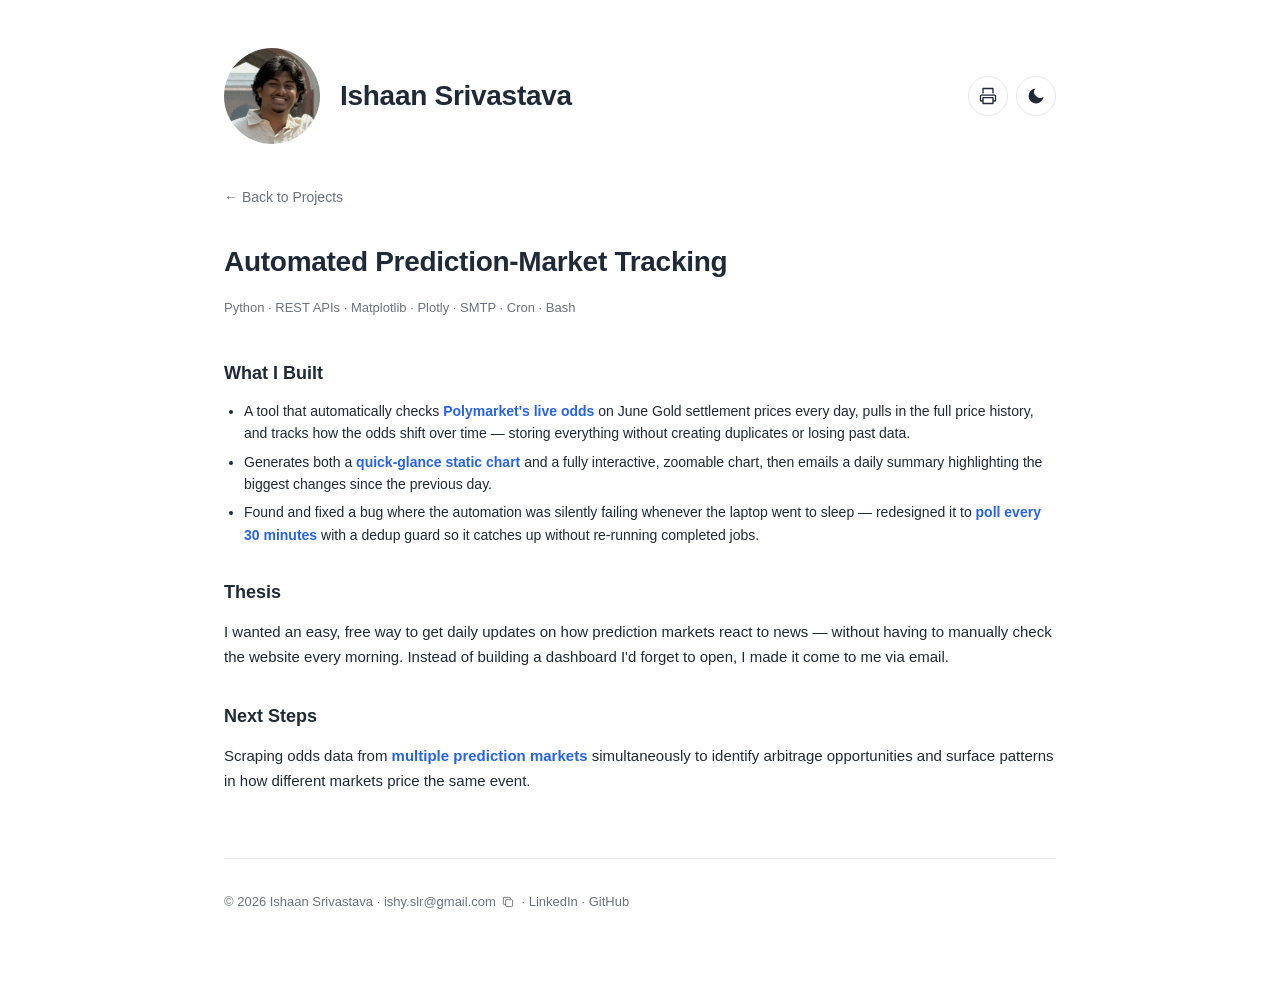
==== project-gold-odds.html @ ae6d9927 "Initial commit: website V6 Adds two improvements over V5: 1. OG/Twitter image meta tags so sharing t" ====
<!DOCTYPE html>
<html lang="en">
<head>
  <meta charset="UTF-8" />
  <meta name="viewport" content="width=device-width, initial-scale=1.0" />
  <title>Automated Prediction-Market Tracking — Ishaan Srivastava</title>
  <link rel="icon" type="image/png" href="favicon.png" />
  <link rel="apple-touch-icon" href="favicon.png" />
  <link rel="stylesheet" href="styles.css" />
</head>
<body>
  <div class="page">
    <header class="header">
      <div class="header-top">
        <div class="avatar">
          <img src="avatar.jpg" alt="Photo of Ishaan Srivastava" width="96" height="96" />
        </div>
        <div class="header-text">
          <h1>Ishaan Srivastava</h1>
        </div>
        <div class="header-actions">
          <button id="print-button" class="icon-button" type="button" aria-label="Print or save as PDF" title="Print or save as PDF">
            <svg viewBox="0 0 24 24" fill="none" xmlns="http://www.w3.org/2000/svg" aria-hidden="true">
              <path d="M6 9V3h12v6M6 18H4a1 1 0 0 1-1-1v-5a1 1 0 0 1 1-1h16a1 1 0 0 1 1 1v5a1 1 0 0 1-1 1h-2M6 14h12v7H6z" stroke="currentColor" stroke-width="1.6" stroke-linejoin="round" />
            </svg>
          </button>
          <button id="theme-toggle" class="icon-button" type="button" aria-label="Switch to dark mode" title="Switch to dark mode">
            <svg class="icon-moon" viewBox="0 0 24 24" fill="none" xmlns="http://www.w3.org/2000/svg" aria-hidden="true">
              <path d="M21 12.79A9 9 0 1 1 11.21 3 7 7 0 0 0 21 12.79z" fill="currentColor" />
            </svg>
            <svg class="icon-sun" viewBox="0 0 24 24" fill="none" xmlns="http://www.w3.org/2000/svg" aria-hidden="true" hidden>
              <circle cx="12" cy="12" r="4" fill="currentColor" />
              <path d="M12 2v2M12 20v2M4 12H2M22 12h-2M5 5l1.5 1.5M17.5 17.5L19 19M5 19l1.5-1.5M17.5 6.5L19 5" stroke="currentColor" stroke-width="2" stroke-linecap="round" />
            </svg>
          </button>
        </div>
      </div>
    </header>

    <main class="content">
      <a href="index.html#projects" class="back-link">← Back to Projects</a>

      <div class="project-hero">
        <h1>Automated Prediction-Market Tracking</h1>
        <p class="caption">Python · REST APIs · Matplotlib · Plotly · SMTP · Cron · Bash</p>
      </div>

      <div class="project-section">
        <h2>What I Built</h2>
        <ul class="bullet-list">
          <li>A tool that automatically checks <span class="highlight">Polymarket's live odds</span> on June Gold settlement prices every day, pulls in the full price history, and tracks how the odds shift over time — storing everything without creating duplicates or losing past data.</li>
          <li>Generates both a <span class="highlight">quick-glance static chart</span> and a fully interactive, zoomable chart, then emails a daily summary highlighting the biggest changes since the previous day.</li>
          <li>Found and fixed a bug where the automation was silently failing whenever the laptop went to sleep — redesigned it to <span class="highlight">poll every 30 minutes</span> with a dedup guard so it catches up without re-running completed jobs.</li>
        </ul>
      </div>

      <div class="project-section">
        <h2>Thesis</h2>
        <p>I wanted an easy, free way to get daily updates on how prediction markets react to news — without having to manually check the website every morning. Instead of building a dashboard I'd forget to open, I made it come to me via email.</p>
      </div>

      <div class="project-section">
        <h2>Next Steps</h2>
        <p>Scraping odds data from <span class="highlight">multiple prediction markets</span> simultaneously to identify arbitrage opportunities and surface patterns in how different markets price the same event.</p>
      </div>
    </main>

    <footer class="footer">
      <p>
        © 2026 Ishaan Srivastava ·
        <span class="contact-email">
          <a href="mailto:ishy.slr@gmail.com">ishy.slr@gmail.com</a>
          <button type="button" class="copy-email-btn" data-email="ishy.slr@gmail.com" aria-label="Copy email address" title="Copy email address">
            <svg class="icon-copy" viewBox="0 0 24 24" fill="none" xmlns="http://www.w3.org/2000/svg" aria-hidden="true">
              <rect x="8" y="8" width="12" height="12" rx="2" stroke="currentColor" stroke-width="1.6" />
              <path d="M16 8V5a1 1 0 0 0-1-1H5a1 1 0 0 0-1 1v10a1 1 0 0 0 1 1h3" stroke="currentColor" stroke-width="1.6" />
            </svg>
            <svg class="icon-check" viewBox="0 0 24 24" fill="none" xmlns="http://www.w3.org/2000/svg" aria-hidden="true" hidden>
              <path d="M5 13l4 4L19 7" stroke="currentColor" stroke-width="2" stroke-linecap="round" stroke-linejoin="round" />
            </svg>
          </button>
          <span class="copy-feedback" role="status" aria-live="polite"></span>
        </span>
        · <a href="https://www.linkedin.com/in/ishaan-srivastava-78034918b/" target="_blank" rel="noopener noreferrer">LinkedIn</a> · <a href="https://github.com/IshaanSrivastava1" target="_blank" rel="noopener noreferrer">GitHub</a>
      </p>
    </footer>
  </div>

  <button id="back-to-top" class="back-to-top" type="button" aria-label="Back to top" title="Back to top">
    <svg viewBox="0 0 24 24" fill="none" xmlns="http://www.w3.org/2000/svg" aria-hidden="true">
      <path d="M12 19V5M5 12l7-7 7 7" stroke="currentColor" stroke-width="2" stroke-linecap="round" stroke-linejoin="round" />
    </svg>
  </button>

  <script src="script.js"></script>
</body>
</html>
---- styles.css ----
:root {
  --avatar-size: 96px;
  --accent: #2563eb;
  --text: #1f2937;
  --muted: #6b7280;
  --border: #e5e7eb;
  --bg: #ffffff;
  color-scheme: light;
}

[data-theme="dark"] {
  --accent: #60a5fa;
  --text: #f3f4f6;
  --muted: #9ca3af;
  --border: #374151;
  --bg: #111827;
  color-scheme: dark;
}

* {
  box-sizing: border-box;
}

body {
  margin: 0;
  font-family: -apple-system, BlinkMacSystemFont, "Segoe UI", Roboto, Helvetica, Arial, sans-serif;
  color: var(--text);
  background: var(--bg);
  line-height: 1.6;
  transition: color 0.2s ease, background-color 0.2s ease;
}

.page {
  max-width: 880px;
  margin: 0 auto;
  padding: 48px 24px 80px;
}

.header {
  display: flex;
  flex-direction: column;
  gap: 20px;
  margin-bottom: 40px;
}

.header-top {
  display: flex;
  align-items: center;
  gap: 20px;
}

.avatar {
  width: var(--avatar-size);
  height: var(--avatar-size);
  border-radius: 50%;
  overflow: hidden;
  flex-shrink: 0;
}

.avatar img {
  width: 100%;
  height: 100%;
  object-fit: cover;
  display: block;
}

.header-text {
  height: var(--avatar-size);
  display: flex;
  flex-direction: column;
  justify-content: center;
  gap: 4px;
}

.header-text h1 {
  margin: 0;
  font-size: 28px;
  font-weight: 700;
  letter-spacing: -0.01em;
}

.header-bio {
  color: var(--muted);
  font-size: 15px;
  display: flex;
  flex-direction: column;
  gap: 10px;
  max-width: 640px;
}

.header-bio p {
  margin: 0;
}

.header-bio a {
  color: var(--accent);
  font-weight: 600;
  text-decoration: none;
}

.header-bio a:hover {
  text-decoration: underline;
}

.highlight {
  color: var(--accent);
  font-weight: 600;
}

.header-actions {
  display: flex;
  gap: 8px;
  flex-shrink: 0;
  margin-left: auto;
}

.icon-button {
  appearance: none;
  background: none;
  border: 1px solid var(--border);
  border-radius: 50%;
  width: 40px;
  height: 40px;
  display: flex;
  align-items: center;
  justify-content: center;
  color: var(--text);
  cursor: pointer;
  flex-shrink: 0;
  transition: background-color 0.15s, border-color 0.2s, color 0.2s;
}

.icon-button:hover {
  background: var(--border);
}

.icon-button svg {
  width: 20px;
  height: 20px;
}

.icon-button svg[hidden] {
  display: none;
}

.tabs {
  display: flex;
  gap: 4px;
  border-bottom: 1px solid var(--border);
  margin-bottom: 32px;
  transition: border-color 0.2s ease;
}

.tab-btn {
  appearance: none;
  background: none;
  border: none;
  cursor: pointer;
  padding: 10px 18px;
  font-size: 15px;
  font-weight: 500;
  color: var(--muted);
  border-bottom: 2px solid transparent;
  margin-bottom: -1px;
  transition: color 0.15s, border-color 0.15s;
}

.tab-btn:hover {
  color: var(--text);
}

.tab-btn.active {
  color: var(--accent);
  border-bottom-color: var(--accent);
}

.tab-btn:focus-visible {
  outline: 2px solid var(--accent);
  outline-offset: 2px;
  border-radius: 4px;
}

.tab-panel h2 {
  font-size: 20px;
  margin: 0 0 16px;
}

.tab-panel h2:not(:first-of-type) {
  margin-top: 40px;
}

.caption {
  color: var(--muted);
  font-size: 13px;
  font-weight: 400;
}

.skill-list {
  list-style: none;
  padding: 0;
  margin: 20px 0 0;
  display: flex;
  flex-direction: column;
  gap: 6px;
}

.skill-list li {
  display: flex;
  gap: 8px;
  align-items: baseline;
}

.card-grid {
  display: grid;
  grid-template-columns: repeat(auto-fit, minmax(220px, 1fr));
  gap: 20px;
}

.card {
  border: 1px solid var(--border);
  border-radius: 10px;
  padding: 18px;
  text-decoration: none;
  color: inherit;
  display: block;
  transition: transform 0.2s ease, box-shadow 0.2s ease, background-color 0.2s ease, border-color 0.2s ease;
}

.card:hover {
  transform: translateY(-4px);
  box-shadow: 0 8px 20px rgba(0, 0, 0, 0.08);
  border-color: var(--accent);
}

.card h3 {
  margin: 0 0 4px;
  font-size: 16px;
}

.card .caption {
  display: block;
  margin-bottom: 8px;
}

.card p:not(.caption) {
  margin: 0;
  font-size: 14px;
}

.timeline {
  display: flex;
  flex-direction: column;
  gap: 20px;
}

.timeline-item h3 {
  margin: 0 0 4px;
  font-size: 16px;
  font-weight: 600;
}

.timeline-item p {
  margin: 0;
  font-size: 14px;
}

.bullet-list {
  margin: 8px 0 0;
  padding-left: 20px;
  display: flex;
  flex-direction: column;
  gap: 6px;
}

.bullet-list li {
  font-size: 14px;
}

.footer {
  margin-top: 64px;
  padding-top: 20px;
  border-top: 1px solid var(--border);
  font-size: 13px;
  color: var(--muted);
  transition: border-color 0.2s ease, color 0.2s ease;
}

.footer a {
  color: var(--muted);
  text-decoration: none;
}

.footer a:hover {
  color: var(--accent);
}

.contact-email {
  position: relative;
  display: inline-flex;
  align-items: center;
  gap: 2px;
}

.copy-email-btn {
  appearance: none;
  background: none;
  border: none;
  border-radius: 4px;
  padding: 3px;
  display: inline-flex;
  align-items: center;
  justify-content: center;
  color: var(--muted);
  cursor: pointer;
  transition: color 0.15s, background-color 0.15s;
}

.copy-email-btn:hover,
.copy-email-btn:focus-visible {
  color: var(--accent);
  background: var(--border);
}

.copy-email-btn:focus-visible {
  outline: 2px solid var(--accent);
  outline-offset: 1px;
}

.copy-email-btn svg {
  width: 14px;
  height: 14px;
}

.copy-email-btn svg[hidden] {
  display: none;
}

.copy-feedback {
  position: absolute;
  top: -26px;
  left: 50%;
  transform: translateX(-50%) translateY(4px);
  background: var(--text);
  color: var(--bg);
  font-size: 11px;
  font-weight: 600;
  padding: 3px 8px;
  border-radius: 6px;
  white-space: nowrap;
  opacity: 0;
  pointer-events: none;
  transition: opacity 0.15s ease, transform 0.15s ease;
}

.copy-feedback.visible {
  opacity: 1;
  transform: translateX(-50%) translateY(0);
}

.back-to-top {
  position: fixed;
  bottom: 24px;
  right: 24px;
  width: 44px;
  height: 44px;
  border-radius: 50%;
  border: 1px solid var(--border);
  background: var(--bg);
  color: var(--text);
  display: flex;
  align-items: center;
  justify-content: center;
  cursor: pointer;
  box-shadow: 0 4px 12px rgba(0, 0, 0, 0.16);
  opacity: 0;
  transform: translateY(8px);
  pointer-events: none;
  transition: opacity 0.2s ease, transform 0.2s ease, background-color 0.2s ease, border-color 0.2s ease, color 0.2s ease;
}

.back-to-top.visible {
  opacity: 1;
  transform: translateY(0);
  pointer-events: auto;
}

.back-to-top:hover {
  background: var(--border);
}

.back-to-top:focus-visible {
  outline: 2px solid var(--accent);
  outline-offset: 2px;
}

.back-to-top svg {
  width: 20px;
  height: 20px;
}

.back-link {
  display: inline-flex;
  align-items: center;
  gap: 6px;
  color: var(--muted);
  text-decoration: none;
  font-size: 14px;
  margin-bottom: 32px;
  transition: color 0.15s;
}

.back-link:hover {
  color: var(--accent);
}

.project-hero {
  margin-bottom: 40px;
}

.project-hero h1 {
  font-size: 28px;
  font-weight: 700;
  letter-spacing: -0.01em;
  margin: 0 0 8px;
}

.project-section {
  margin-bottom: 32px;
}

.project-section h2 {
  font-size: 18px;
  font-weight: 600;
  margin: 0 0 12px;
  color: var(--text);
}

.project-section p {
  font-size: 15px;
  line-height: 1.7;
  margin: 0 0 8px;
}

@media (max-width: 480px) {
  .header {
    gap: 14px;
  }

  .header-top {
    gap: 14px;
  }

  .header-text h1 {
    font-size: 22px;
  }
}

@media print {
  :root,
  [data-theme="dark"] {
    --accent: #2563eb;
    --text: #1f2937;
    --muted: #6b7280;
    --border: #e5e7eb;
    --bg: #ffffff;
  }

  .header-actions,
  .tabs,
  .back-to-top,
  .copy-email-btn,
  .back-link {
    display: none;
  }

  .page {
    max-width: none;
    padding: 0;
  }

  .tab-panel[hidden] {
    display: block;
  }

  .tab-panel {
    margin-bottom: 32px;
    page-break-inside: avoid;
  }

  .card:hover {
    transform: none;
    box-shadow: none;
  }
}
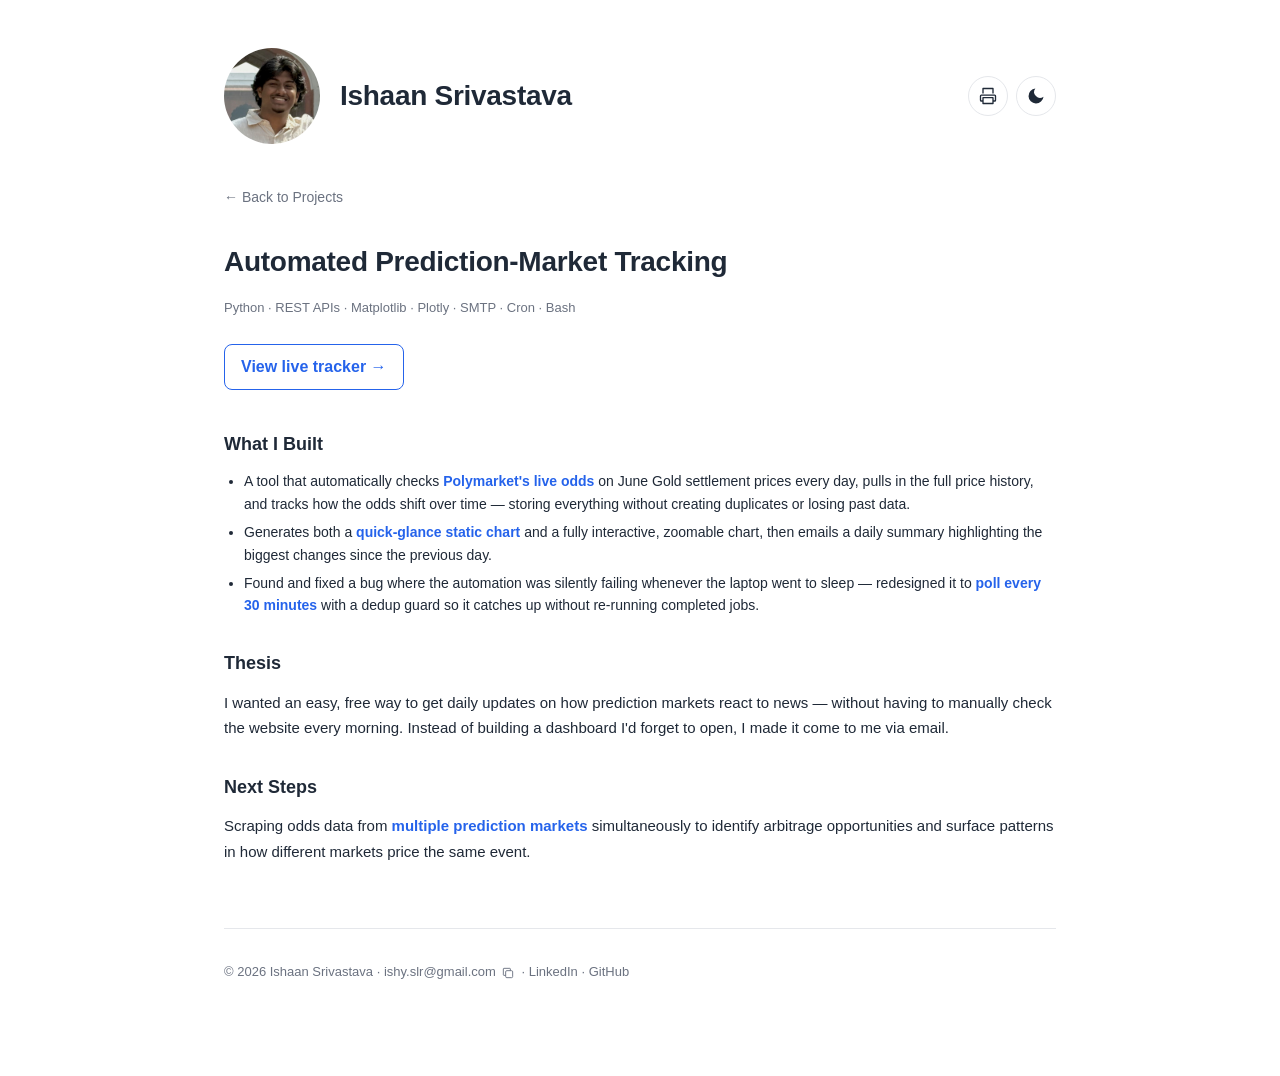
==== commit 7bb892d3: "Add 'View live tracker' links to gold + MU project pages Link to the new hosted markets-dashboard (G" ====
--- a/project-gold-odds.html
+++ b/project-gold-odds.html
@@ -43,6 +43,7 @@
       <div class="project-hero">
         <h1>Automated Prediction-Market Tracking</h1>
         <p class="caption">Python · REST APIs · Matplotlib · Plotly · SMTP · Cron · Bash</p>
+        <a href="https://ishaansrivastava1.github.io/markets-dashboard/#gold" class="live-link" target="_blank" rel="noopener noreferrer">View live tracker →</a>
       </div>
 
       <div class="project-section">
--- a/styles.css
+++ b/styles.css
@@ -333,6 +333,31 @@
 
 .copy-email-btn svg[hidden] {
   display: none;
+}
+
+.live-link {
+  display: inline-flex;
+  align-items: center;
+  gap: 6px;
+  margin-top: 12px;
+  padding: 9px 16px;
+  border: 1px solid var(--accent);
+  border-radius: 8px;
+  color: var(--accent);
+  font-weight: 600;
+  text-decoration: none;
+  transition: background-color 0.15s, color 0.15s;
+}
+
+.live-link:hover,
+.live-link:focus-visible {
+  background: var(--accent);
+  color: #fff;
+}
+
+.live-link:focus-visible {
+  outline: 2px solid var(--accent);
+  outline-offset: 2px;
 }
 
 .copy-feedback {
